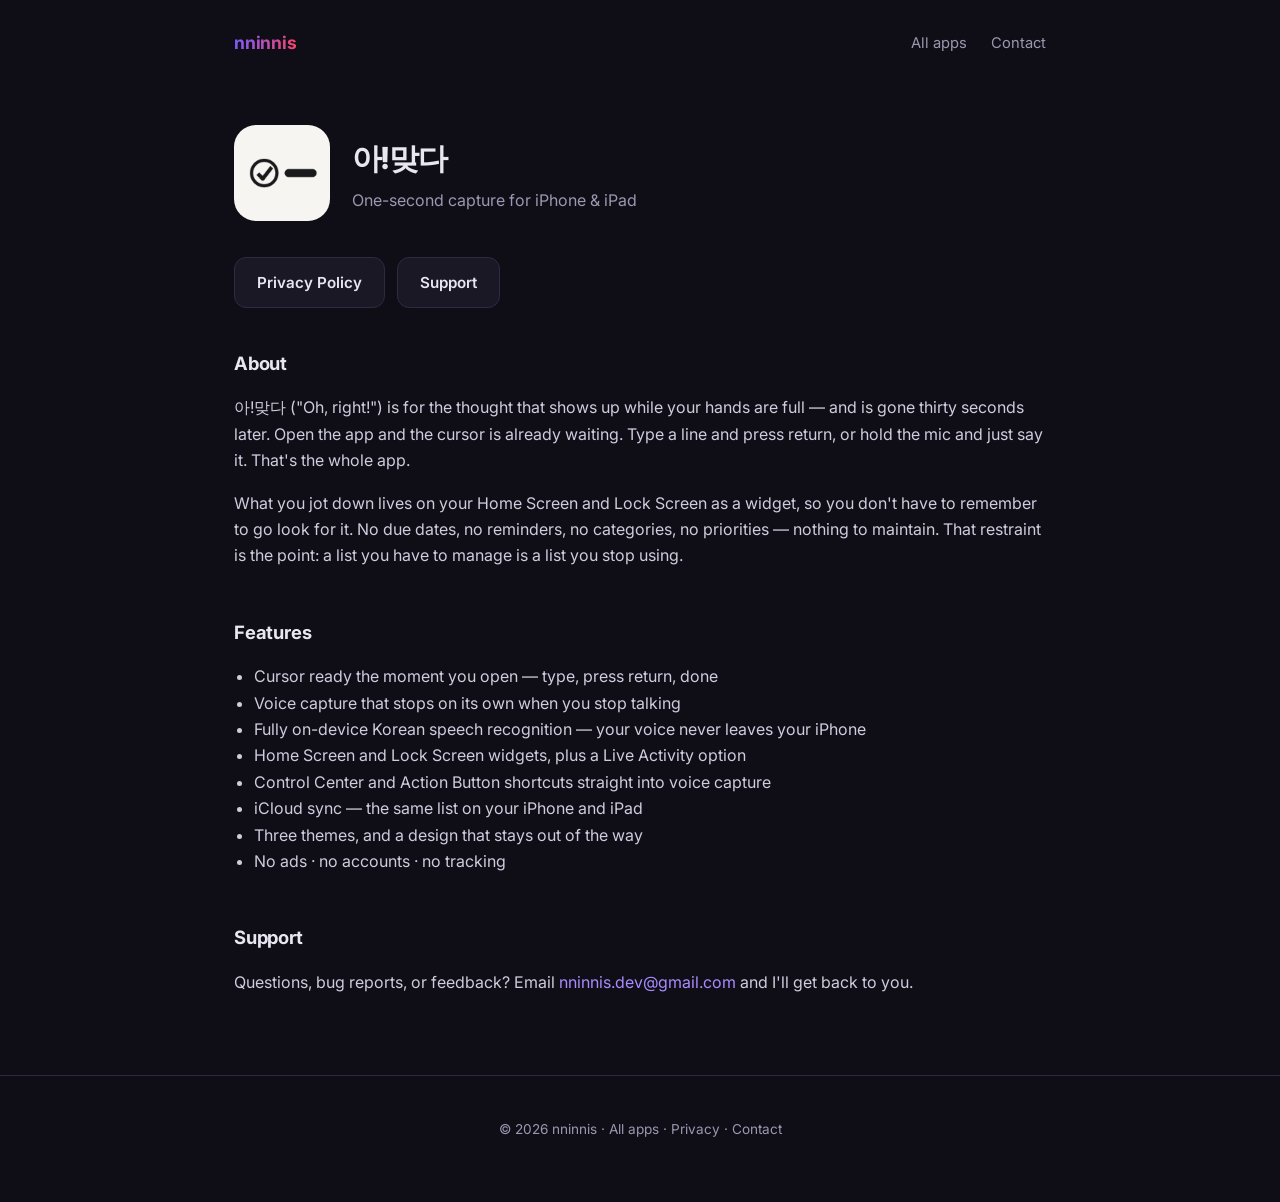
==== amatda/index.html @ 920a4090 "feat(amatda): 아!맞다 앱 페이지 추가 (상세 + privacy + 그리드 카드) - 음성 인식은 온디바이스 처리라 오디오가 서버로 나가지 않는 점 명시 - iCloud" ====
<!DOCTYPE html>
<html lang="en">
<head>
  <meta charset="UTF-8">
  <meta name="viewport" content="width=device-width, initial-scale=1.0">
  <title>아!맞다 — nninnis</title>
  <meta name="description" content="아!맞다 — a one-second capture app for iPhone and iPad. Jot it down, see it on your Home and Lock Screen. No dates, no reminders, no accounts.">
  <link rel="preconnect" href="https://fonts.googleapis.com">
  <link href="https://fonts.googleapis.com/css2?family=Inter:wght@400;600;700;800&display=swap" rel="stylesheet">
  <link rel="stylesheet" href="../assets/style.css">
</head>
<body>

  <nav class="nav">
    <div class="brand"><a href="../" style="color:inherit"><span>nninnis</span></a></div>
    <div class="links">
      <a href="../">All apps</a>
      <a href="mailto:nninnis.dev@gmail.com">Contact</a>
    </div>
  </nav>

  <main class="wrap">

    <div class="app-head">
      <img src="icon.png" alt="아!맞다 icon">
      <div>
        <h1 lang="ko">아!맞다</h1>
        <p class="sub">One-second capture for iPhone &amp; iPad</p>
      </div>
    </div>

    <div class="btn-row">
      <a class="btn" href="privacy/">Privacy Policy</a>
      <a class="btn" href="mailto:nninnis.dev@gmail.com">Support</a>
    </div>

    <section class="section">
      <h2>About</h2>
      <p>
        <span lang="ko">아!맞다</span> ("Oh, right!") is for the thought that shows up while your hands
        are full — and is gone thirty seconds later. Open the app and the cursor is already waiting.
        Type a line and press return, or hold the mic and just say it. That's the whole app.
      </p>
      <p>
        What you jot down lives on your Home Screen and Lock Screen as a widget, so you don't have to
        remember to go look for it. No due dates, no reminders, no categories, no priorities — nothing
        to maintain. That restraint is the point: a list you have to manage is a list you stop using.
      </p>
    </section>

    <section class="section">
      <h2>Features</h2>
      <ul>
        <li>Cursor ready the moment you open — type, press return, done</li>
        <li>Voice capture that stops on its own when you stop talking</li>
        <li>Fully on-device Korean speech recognition — your voice never leaves your iPhone</li>
        <li>Home Screen and Lock Screen widgets, plus a Live Activity option</li>
        <li>Control Center and Action Button shortcuts straight into voice capture</li>
        <li>iCloud sync — the same list on your iPhone and iPad</li>
        <li>Three themes, and a design that stays out of the way</li>
        <li>No ads · no accounts · no tracking</li>
      </ul>
    </section>

    <section class="section">
      <h2>Support</h2>
      <p>
        Questions, bug reports, or feedback? Email
        <a href="mailto:nninnis.dev@gmail.com">nninnis.dev@gmail.com</a> and I'll get back to you.
      </p>
    </section>

  </main>

  <footer class="footer">
    <p>
      © 2026 nninnis ·
      <a href="../">All apps</a> ·
      <a href="privacy/">Privacy</a> ·
      <a href="mailto:nninnis.dev@gmail.com">Contact</a>
    </p>
  </footer>

</body>
</html>
---- assets/style.css ----
/* ============================================================
   nninnis developer portal — shared styles
   ============================================================ */

:root {
  --bg:        #0f0e17;
  --surface:   #1a1825;
  --surface-2: #221f30;
  --border:    #2e2a42;
  --text:      #e8e6f0;
  --muted:     #9b97b0;
  --accent-a:  #7c5cff;
  --accent-b:  #f54468;
  --radius:    16px;
  --maxw:      860px;
}

* { box-sizing: border-box; }

html { scroll-behavior: smooth; }

body {
  margin: 0;
  background: var(--bg);
  color: var(--text);
  font-family: 'Inter', -apple-system, BlinkMacSystemFont, 'Segoe UI', sans-serif;
  line-height: 1.65;
  -webkit-font-smoothing: antialiased;
}

a { color: #a98bff; text-decoration: none; }
a:hover { text-decoration: underline; }

.wrap {
  max-width: var(--maxw);
  margin: 0 auto;
  padding: 0 24px;
}

/* ---- top nav ---- */
.nav {
  display: flex;
  align-items: center;
  justify-content: space-between;
  padding: 28px 24px;
  max-width: var(--maxw);
  margin: 0 auto;
}
.nav .brand {
  font-weight: 700;
  font-size: 1.1rem;
  letter-spacing: -0.01em;
  color: var(--text);
}
.nav .brand span {
  background: linear-gradient(90deg, var(--accent-a), var(--accent-b));
  -webkit-background-clip: text;
  background-clip: text;
  -webkit-text-fill-color: transparent;
}
.nav .links a { color: var(--muted); margin-left: 20px; font-size: 0.92rem; }
.nav .links a:hover { color: var(--text); text-decoration: none; }

/* ---- hero ---- */
.hero {
  text-align: center;
  padding: 56px 24px 40px;
}
.hero h1 {
  font-size: clamp(2rem, 5vw, 2.9rem);
  font-weight: 800;
  letter-spacing: -0.02em;
  margin: 0 0 14px;
  line-height: 1.15;
}
.hero h1 .grad {
  background: linear-gradient(90deg, var(--accent-a), var(--accent-b));
  -webkit-background-clip: text;
  background-clip: text;
  -webkit-text-fill-color: transparent;
}
.hero p {
  color: var(--muted);
  font-size: 1.08rem;
  max-width: 540px;
  margin: 0 auto;
}

/* ---- app grid ---- */
.grid {
  display: grid;
  grid-template-columns: repeat(auto-fill, minmax(240px, 1fr));
  gap: 18px;
  padding: 24px 0 64px;
}
.card {
  display: flex;
  flex-direction: column;
  gap: 14px;
  background: var(--surface);
  border: 1px solid var(--border);
  border-radius: var(--radius);
  padding: 22px;
  transition: transform 0.15s ease, border-color 0.15s ease;
}
.card:hover {
  transform: translateY(-3px);
  border-color: #443e63;
  text-decoration: none;
}
.card .icon {
  width: 64px; height: 64px;
  border-radius: 15px;
  object-fit: cover;
  background: var(--surface-2);
}
.card .title { font-weight: 700; font-size: 1.15rem; color: var(--text); }
.card .desc  { color: var(--muted); font-size: 0.92rem; margin: -6px 0 0; }
.card .tag {
  display: inline-block;
  font-size: 0.72rem;
  font-weight: 600;
  letter-spacing: 0.04em;
  text-transform: uppercase;
  color: #b9a6ff;
  background: rgba(124, 92, 255, 0.12);
  border-radius: 999px;
  padding: 3px 10px;
  width: fit-content;
}
.card.soon { opacity: 0.55; }
.card.soon .tag { color: var(--muted); background: rgba(155,151,176,0.1); }

/* ---- app detail page ---- */
.app-head {
  display: flex;
  align-items: center;
  gap: 22px;
  padding: 40px 0 28px;
}
.app-head img {
  width: 96px; height: 96px;
  border-radius: 22px;
  background: var(--surface-2);
}
.app-head h1 { font-size: 1.9rem; font-weight: 800; margin: 0 0 4px; letter-spacing: -0.02em; }
.app-head .sub { color: var(--muted); margin: 0; }

.btn-row { display: flex; gap: 12px; flex-wrap: wrap; padding: 8px 0 32px; }
.btn {
  display: inline-flex;
  align-items: center;
  gap: 8px;
  font-weight: 600;
  font-size: 0.95rem;
  padding: 12px 22px;
  border-radius: 12px;
  border: 1px solid var(--border);
  background: var(--surface);
  color: var(--text);
  transition: border-color 0.15s ease, background 0.15s ease;
}
.btn:hover { text-decoration: none; border-color: #443e63; background: var(--surface-2); }
.btn.primary {
  background: linear-gradient(90deg, var(--accent-a), var(--accent-b));
  border: none;
  color: #fff;
}
.btn.primary:hover { opacity: 0.92; }

.section { padding: 8px 0 24px; }
.section h2 {
  font-size: 1.15rem;
  margin: 0 0 10px;
  letter-spacing: -0.01em;
}
.section p, .section li { color: #cfccdd; }
.section ul { padding-left: 20px; }

/* ---- legal / privacy ---- */
.legal h1 { font-size: 1.8rem; margin-bottom: 4px; }
.legal h2 { font-size: 1.12rem; margin-top: 30px; }
.legal p, .legal li { color: #cfccdd; font-size: 0.95rem; }
.legal .updated { color: var(--muted); font-size: 0.85rem; margin-bottom: 28px; }
.legal code {
  background: var(--surface-2);
  padding: 2px 6px;
  border-radius: 6px;
  font-size: 0.85em;
}

/* ---- footer ---- */
.footer {
  border-top: 1px solid var(--border);
  margin-top: 40px;
  padding: 28px 24px 48px;
  text-align: center;
  color: var(--muted);
  font-size: 0.85rem;
}
.footer a { color: var(--muted); }
.footer a:hover { color: var(--text); }

hr { border: none; border-top: 1px solid var(--border); margin: 32px 0; }
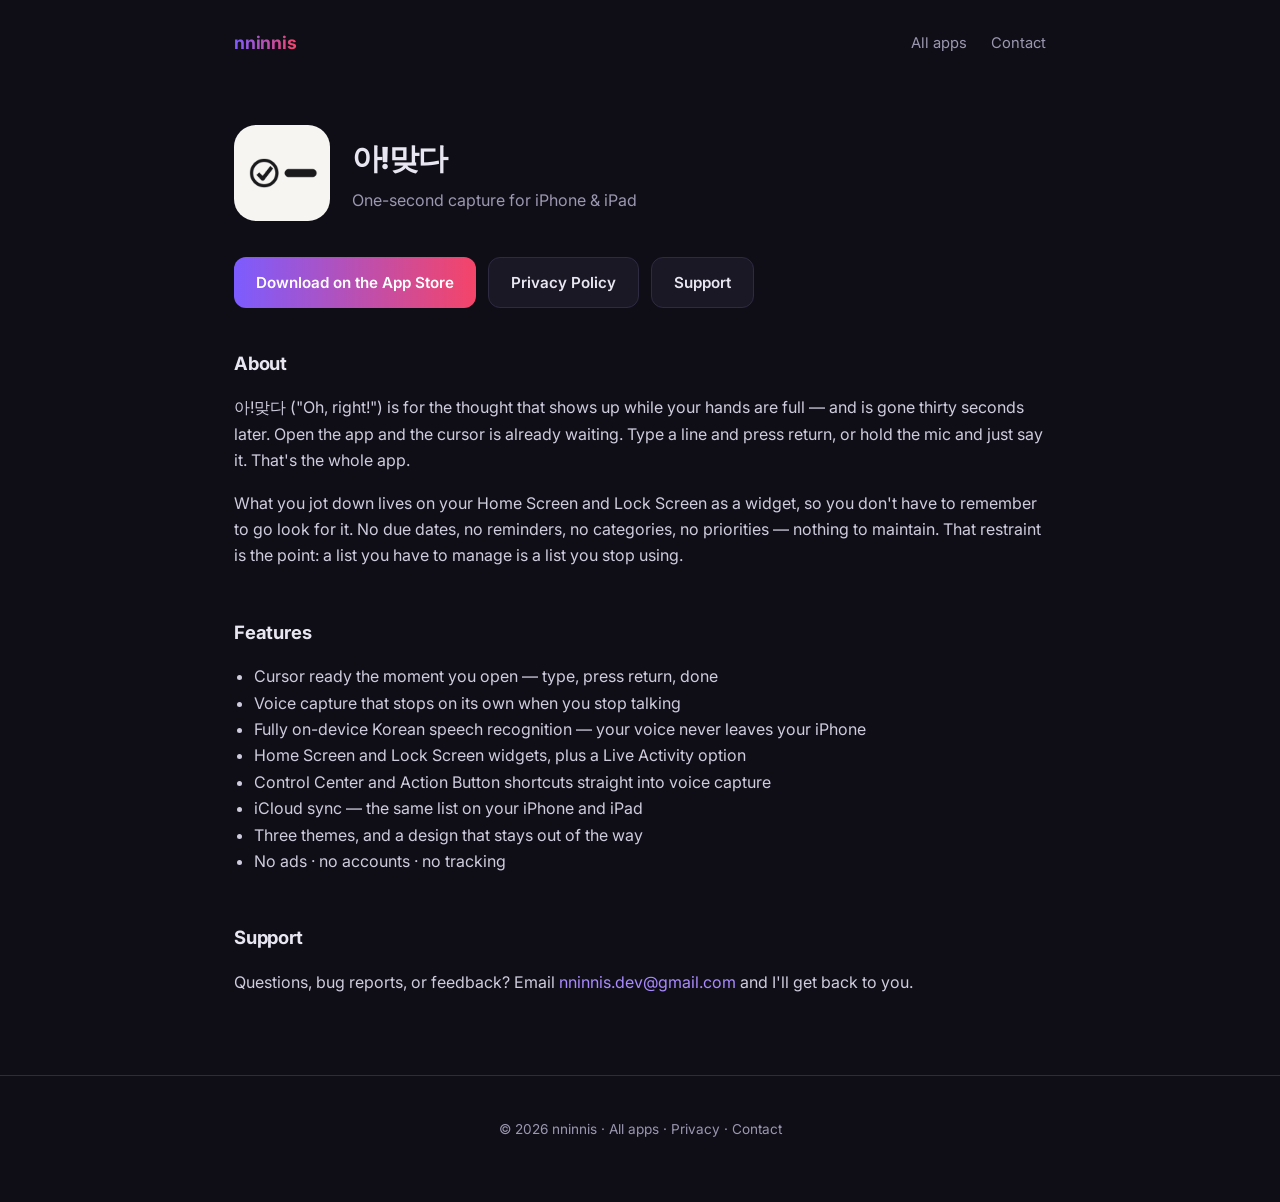
==== commit 89901684: "feat(amatda): 앱스토어 출시 링크 연결 Claude-Session: https://claude.ai/code/session_01G9zMt7p1pzhkerZ9g312jr" ====
--- a/amatda/index.html
+++ b/amatda/index.html
@@ -5,6 +5,12 @@
   <meta name="viewport" content="width=device-width, initial-scale=1.0">
   <title>아!맞다 — nninnis</title>
   <meta name="description" content="아!맞다 — a one-second capture app for iPhone and iPad. Jot it down, see it on your Home and Lock Screen. No dates, no reminders, no accounts.">
+  <link rel="icon" type="image/png" sizes="32x32" href="../assets/favicon-32.png">
+  <link rel="icon" type="image/png" sizes="16x16" href="../assets/favicon-16.png">
+  <link rel="icon" type="image/png" sizes="192x192" href="../assets/favicon-192.png">
+  <link rel="apple-touch-icon" href="../assets/apple-touch-icon.png">
+  <link rel="shortcut icon" href="../favicon.ico">
+  <meta name="theme-color" content="#0f0e17">
   <link rel="preconnect" href="https://fonts.googleapis.com">
   <link href="https://fonts.googleapis.com/css2?family=Inter:wght@400;600;700;800&display=swap" rel="stylesheet">
   <link rel="stylesheet" href="../assets/style.css">
@@ -30,6 +36,7 @@
     </div>
 
     <div class="btn-row">
+      <a class="btn primary" href="https://apps.apple.com/app/id6796715107">Download on the App Store</a>
       <a class="btn" href="privacy/">Privacy Policy</a>
       <a class="btn" href="mailto:nninnis.dev@gmail.com">Support</a>
     </div>
